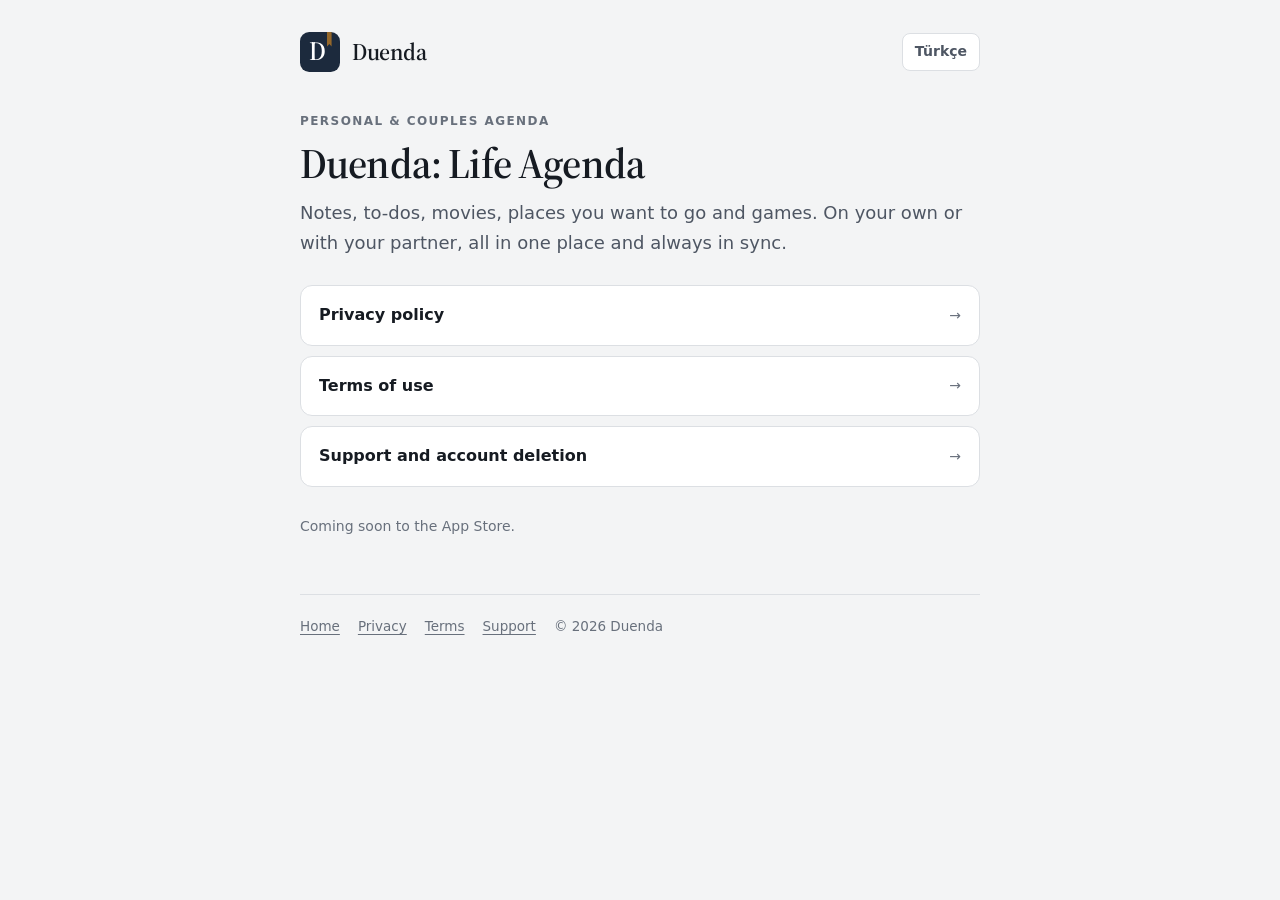
==== index.html @ f6d7b066 "Gizlilik politikası, kullanım şartları ve destek sayfaları (TR + EN) Co-Authored-By: Claude Opus 5.5" ====
<!doctype html>
<html lang="en">
<head>
<meta charset="utf-8">
<meta name="viewport" content="width=device-width, initial-scale=1, viewport-fit=cover">
<title>Duenda: Life Agenda</title>
<meta name="description" content="Personal & couples agenda: notes, to-dos, movies, places and games.">
<link rel="stylesheet" href="style.css">
<link rel="alternate" hreflang="tr" href="tr/">
</head>
<body>
<div class="wrap">
<header class="top">
  <a class="brand" href=""><svg class="logo" viewBox="0 0 100 100" role="img" aria-label="Duenda">
  <defs><clipPath id="t"><rect width="100" height="100" rx="23"/></clipPath></defs>
  <rect width="100" height="100" rx="23" style="fill:var(--primary)"/>
  <polygon clip-path="url(#t)" points="67.5,0 79,0 79,36 73.25,30 67.5,36" style="fill:var(--accent)"/>
  <text x="42.5" y="55" text-anchor="middle" dominant-baseline="middle" font-family="Source Serif, Georgia, serif" font-weight="600" font-size="66" style="fill:var(--on-primary)">D</text>
</svg><span class="name">Duenda</span></a>
  <a class="lang" href="tr/" hreflang="tr">Türkçe</a>
</header>
<main>

<p class="eyebrow">Personal &amp; couples agenda</p>
<h1>Duenda: Life Agenda</h1>
<p class="lede">Notes, to-dos, movies, places you want to go and games. On your own or with your partner, all in one place and always in sync.</p>
<nav class="links">
  <a href="privacy.html">Privacy policy <span>→</span></a>
  <a href="terms.html">Terms of use <span>→</span></a>
  <a href="support.html">Support and account deletion <span>→</span></a>
</nav>
<p class="meta">Coming soon to the App Store.</p>

</main>
<footer>
  <a href="">Home</a>
  <a href="privacy.html">Privacy</a>
  <a href="terms.html">Terms</a>
  <a href="support.html">Support</a>
  <span>© 2026 Duenda</span>
</footer>
</div>
</body>
</html>
---- style.css ----
/* Duenda — yasal ve destek sayfaları. Uygulamanın "Lacivert & Pirinç" kimliği.
   Yazı tipleri sitenin içinde (Google Fonts'a istek gitmez → ziyaretçi IP'si üçüncü tarafa gitmez). */
@font-face { font-family: "Source Serif"; src: url("fonts/SourceSerif4Display-SemiBold.ttf") format("truetype"); font-weight: 600; font-display: swap; }
@font-face { font-family: "Instrument Sans"; src: url("fonts/InstrumentSans-Regular.ttf") format("truetype"); font-weight: 400; font-display: swap; }
@font-face { font-family: "Instrument Sans"; src: url("fonts/InstrumentSans-SemiBold.ttf") format("truetype"); font-weight: 600; font-display: swap; }

:root {
  --bg: #F3F4F5; --surface: #FFFFFF; --border: #DCDFE3;
  --text: #161B22; --text2: #4E5663; --text3: #68707C;
  --primary: #1C2A3D; --on-primary: #FFFFFF; --accent: #94672A;
  --serif: "Source Serif", Georgia, "Times New Roman", serif;
  --sans: "Instrument Sans", -apple-system, "Segoe UI", system-ui, sans-serif;
  color-scheme: light;
}
@media (prefers-color-scheme: dark) {
  :root {
    --bg: #0E1116; --surface: #161A21; --border: #2A303A;
    --text: #E9EBEE; --text2: #A9B0BA; --text3: #8A929E;
    --primary: #DCE3EC; --on-primary: #121820; --accent: #D4A866;
    color-scheme: dark;
  }
}

* { box-sizing: border-box; }
html { -webkit-text-size-adjust: 100%; }
body { margin: 0; background: var(--bg); color: var(--text); font: 16px/1.65 var(--sans); }
a { color: var(--primary); text-underline-offset: 3px; }
a:focus-visible { outline: 2px solid var(--accent); outline-offset: 2px; border-radius: 4px; }

.wrap { max-width: 720px; margin: 0 auto; padding: 32px max(20px, env(safe-area-inset-left)) 64px max(20px, env(safe-area-inset-right)); }

header.top { display: flex; align-items: center; justify-content: space-between; gap: 12px; margin-bottom: 40px; }
.brand { display: flex; align-items: center; gap: 12px; text-decoration: none; color: var(--text); }
.brand .name { font-family: var(--serif); font-weight: 600; font-size: 24px; letter-spacing: -0.02em; }
.lang { font-size: 14px; font-weight: 600; color: var(--text2); text-decoration: none; border: 1px solid var(--border); background: var(--surface); padding: 6px 12px; border-radius: 8px; }

/* Logo: lacivert kare, serif D, pirinç ajanda ayracı (uygulamadaki çizimin aynısı) */
.logo { width: 40px; height: 40px; flex: none; }

.eyebrow { font-size: 12px; font-weight: 600; letter-spacing: .12em; text-transform: uppercase; color: var(--text3); margin: 0 0 8px; }
h1 { font-family: var(--serif); font-weight: 600; font-size: clamp(32px, 6vw, 42px); line-height: 1.1; letter-spacing: -0.02em; margin: 0 0 12px; text-wrap: balance; }
h2 { font-family: var(--serif); font-weight: 600; font-size: 22px; line-height: 1.25; letter-spacing: -0.01em; margin: 40px 0 10px; }
h3 { font-size: 16px; font-weight: 600; margin: 24px 0 6px; }
p, li { color: var(--text2); }
strong { color: var(--text); font-weight: 600; }
ul { padding-left: 20px; }
li { margin: 4px 0; }
.lede { font-size: 18px; color: var(--text2); margin: 0 0 8px; }
.meta { font-size: 14px; color: var(--text3); }

.card { background: var(--surface); border: 1px solid var(--border); border-radius: 12px; padding: 18px 20px; margin: 20px 0; }
.card p:first-child { margin-top: 0; } .card p:last-child { margin-bottom: 0; }
.summary li { margin: 6px 0; }

.table-wrap { overflow-x: auto; border: 1px solid var(--border); border-radius: 12px; background: var(--surface); margin: 16px 0; }
table { width: 100%; border-collapse: collapse; font-size: 14.5px; }
th, td { text-align: left; vertical-align: top; padding: 10px 14px; border-bottom: 1px solid var(--border); color: var(--text2); }
th { color: var(--text); font-weight: 600; font-size: 13px; }
tr:last-child td { border-bottom: 0; }

.links { display: grid; gap: 10px; margin: 28px 0; }
.links a { display: flex; justify-content: space-between; align-items: center; background: var(--surface); border: 1px solid var(--border); border-radius: 12px; padding: 16px 18px; text-decoration: none; color: var(--text); font-weight: 600; }
.links a span { color: var(--text3); font-weight: 400; font-size: 14px; }
.mail { font-weight: 600; user-select: all; }

footer { margin-top: 56px; padding-top: 20px; border-top: 1px solid var(--border); font-size: 13.5px; color: var(--text3); display: flex; flex-wrap: wrap; gap: 8px 18px; }
footer a { color: var(--text3); }
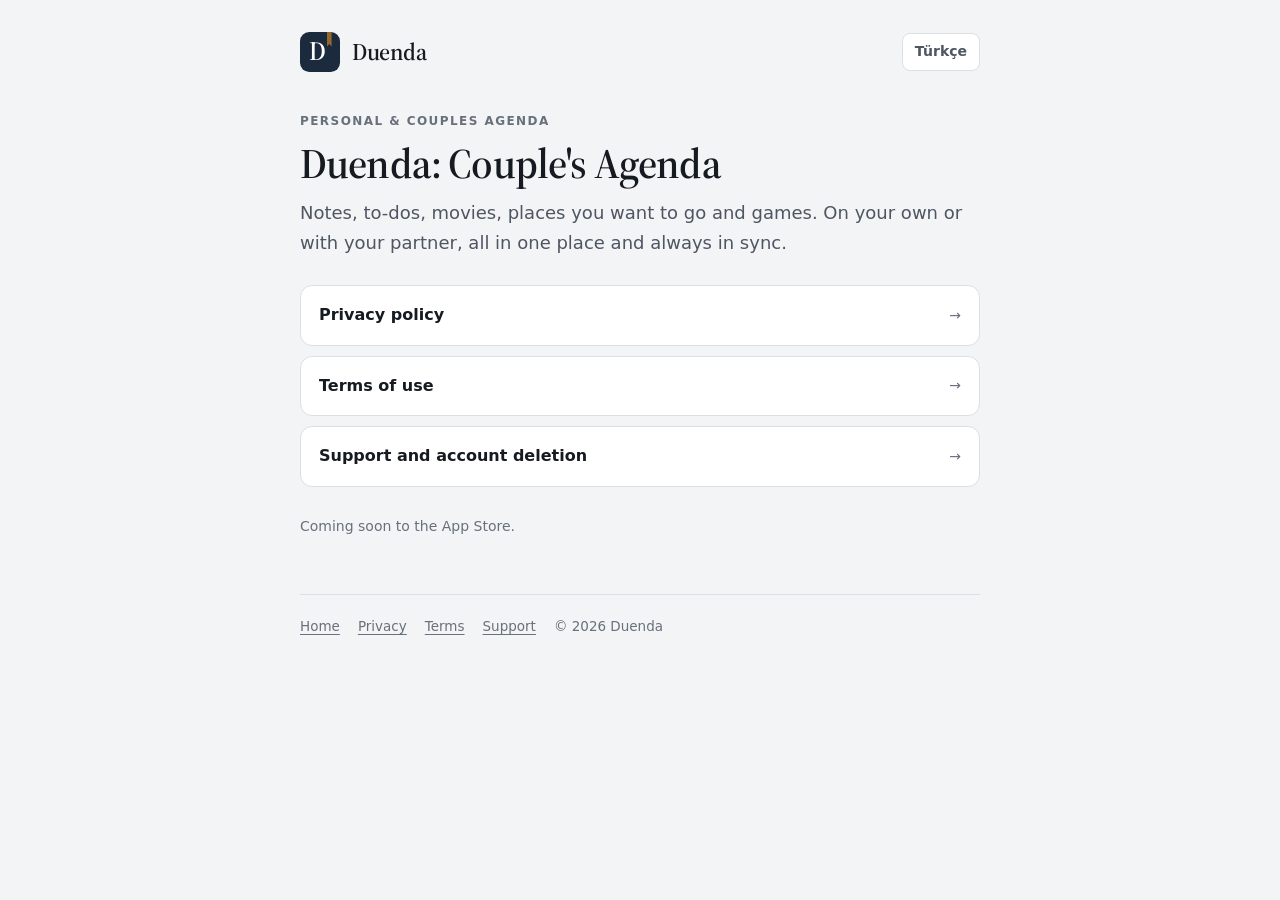
==== commit 7153d072: "Ad: Duenda: Çift Ajandası Co-Authored-By: Claude Opus 5.5 <noreply@anthropic.com>" ====
--- a/index.html
+++ b/index.html
@@ -3,7 +3,7 @@
 <head>
 <meta charset="utf-8">
 <meta name="viewport" content="width=device-width, initial-scale=1, viewport-fit=cover">
-<title>Duenda: Life Agenda</title>
+<title>Duenda: Couple's Agenda</title>
 <meta name="description" content="Personal & couples agenda: notes, to-dos, movies, places and games.">
 <link rel="stylesheet" href="style.css">
 <link rel="alternate" hreflang="tr" href="tr/">
@@ -22,7 +22,7 @@
 <main>
 
 <p class="eyebrow">Personal &amp; couples agenda</p>
-<h1>Duenda: Life Agenda</h1>
+<h1>Duenda: Couple's Agenda</h1>
 <p class="lede">Notes, to-dos, movies, places you want to go and games. On your own or with your partner, all in one place and always in sync.</p>
 <nav class="links">
   <a href="privacy.html">Privacy policy <span>→</span></a>
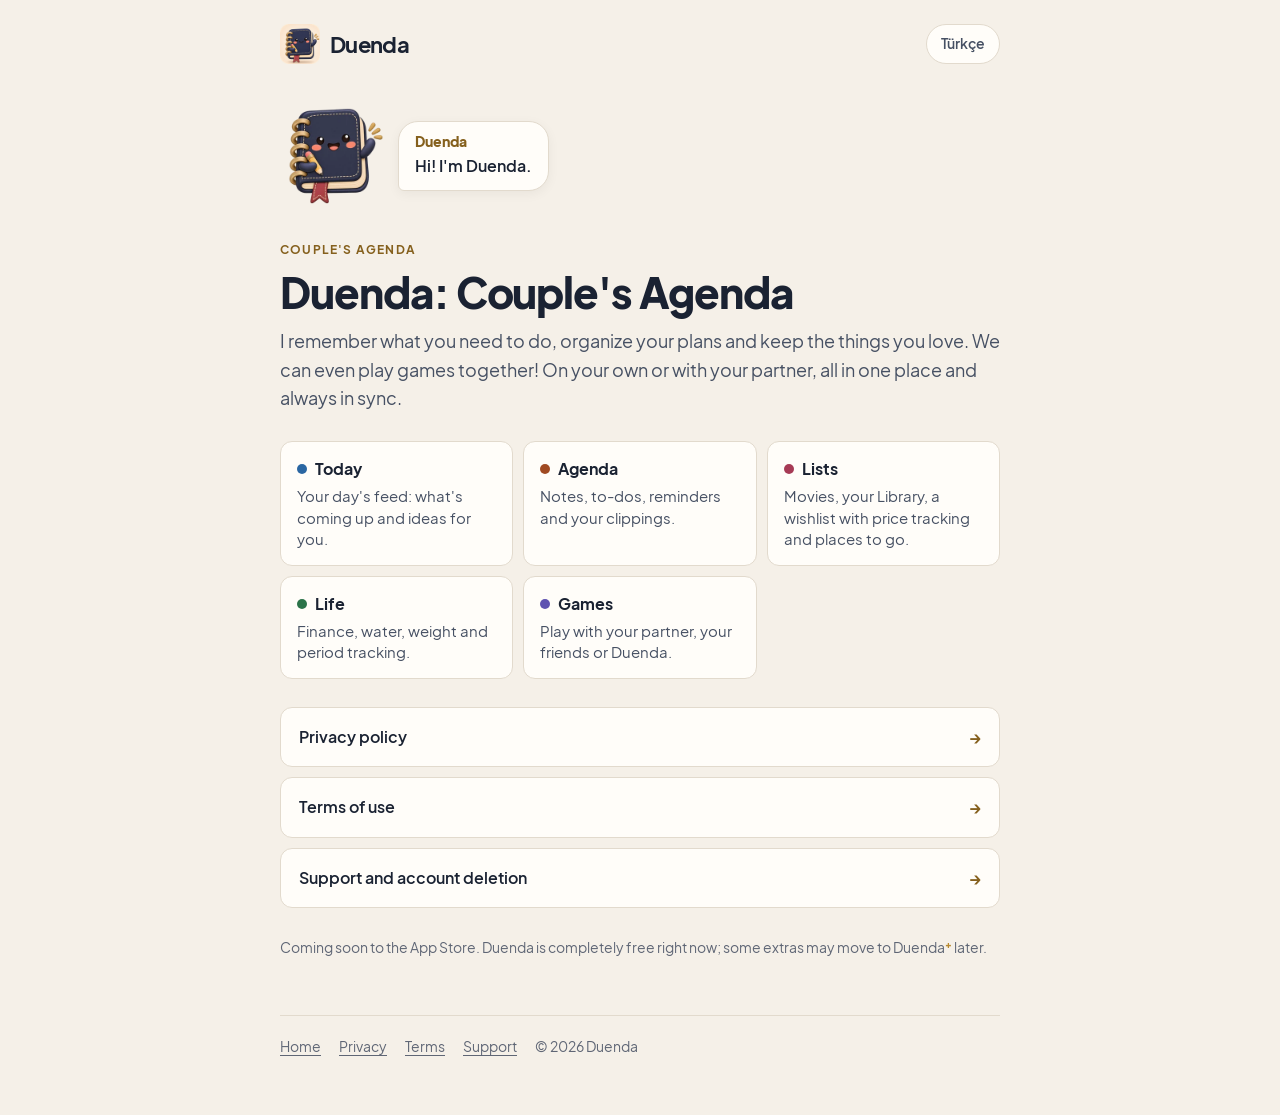
==== commit 3eb29138: "Site uygulamanın bugünkü görünümüne uyduruldu; gizlilik ve koşullar güncel - Tema: Gece Masalı (açık" ====
--- a/index.html
+++ b/index.html
@@ -4,36 +4,50 @@
 <meta charset="utf-8">
 <meta name="viewport" content="width=device-width, initial-scale=1, viewport-fit=cover">
 <title>Duenda: Couple's Agenda</title>
-<meta name="description" content="Personal & couples agenda: notes, to-dos, movies, places and games.">
+<meta name="description" content="Personal &amp; couples agenda: notes, to-dos, reminders, movies, books, wishlist, places and games.">
+<meta name="theme-color" content="#F5F0E8" media="(prefers-color-scheme: light)">
+<meta name="theme-color" content="#0E131D" media="(prefers-color-scheme: dark)">
+<link rel="icon" href="favicon.ico" sizes="any">
+<link rel="icon" type="image/png" href="favicon-32.png">
+<link rel="apple-touch-icon" href="apple-touch-icon.png">
 <link rel="stylesheet" href="style.css">
 <link rel="alternate" hreflang="tr" href="tr/">
 </head>
 <body>
 <div class="wrap">
 <header class="top">
-  <a class="brand" href=""><svg class="logo" viewBox="0 0 100 100" role="img" aria-label="Duenda">
-  <defs><clipPath id="t"><rect width="100" height="100" rx="23"/></clipPath></defs>
-  <rect width="100" height="100" rx="23" style="fill:var(--primary)"/>
-  <polygon clip-path="url(#t)" points="67.5,0 79,0 79,36 73.25,30 67.5,36" style="fill:var(--accent)"/>
-  <text x="42.5" y="55" text-anchor="middle" dominant-baseline="middle" font-family="Source Serif, Georgia, serif" font-weight="600" font-size="66" style="fill:var(--on-primary)">D</text>
-</svg><span class="name">Duenda</span></a>
+  <a class="brand" href="./"><img src="img/icon-96.png" alt="" width="40" height="40"><span class="name">Duenda</span></a>
   <a class="lang" href="tr/" hreflang="tr">Türkçe</a>
 </header>
 <main>
 
-<p class="eyebrow">Personal &amp; couples agenda</p>
+<div class="hello">
+  <img src="img/duenda-talking.webp" alt="Duenda" width="112" height="112">
+  <div class="bubble"><span class="who">Duenda</span><p>Hi! I'm Duenda.</p></div>
+</div>
+
+<p class="eyebrow">Couple's agenda</p>
 <h1>Duenda: Couple's Agenda</h1>
-<p class="lede">Notes, to-dos, movies, places you want to go and games. On your own or with your partner, all in one place and always in sync.</p>
-<nav class="links">
+<p class="lede">I remember what you need to do, organize your plans and keep the things you love. We can even play games together! On your own or with your partner, all in one place and always in sync.</p>
+
+<ul class="features">
+  <li class="h-today"><strong>Today</strong><span>Your day's feed: what's coming up and ideas for you.</span></li>
+  <li class="h-agenda"><strong>Agenda</strong><span>Notes, to-dos, reminders and your clippings.</span></li>
+  <li class="h-lists"><strong>Lists</strong><span>Movies, your Library, a wishlist with price tracking and places to go.</span></li>
+  <li class="h-life"><strong>Life</strong><span>Finance, water, weight and period tracking.</span></li>
+  <li class="h-games"><strong>Games</strong><span>Play with your partner, your friends or Duenda.</span></li>
+</ul>
+
+<nav class="links" aria-label="Pages">
   <a href="privacy.html">Privacy policy <span>→</span></a>
   <a href="terms.html">Terms of use <span>→</span></a>
   <a href="support.html">Support and account deletion <span>→</span></a>
 </nav>
-<p class="meta">Coming soon to the App Store.</p>
+<p class="meta">Coming soon to the App Store. Duenda is completely free right now; some extras may move to <span class="plus-name">Duenda<sup>+</sup></span> later.</p>
 
 </main>
 <footer>
-  <a href="">Home</a>
+  <a href="./">Home</a>
   <a href="privacy.html">Privacy</a>
   <a href="terms.html">Terms</a>
   <a href="support.html">Support</a>
--- a/style.css
+++ b/style.css
@@ -1,67 +1,124 @@
-/* Duenda — yasal ve destek sayfaları. Uygulamanın "Lacivert & Pirinç" kimliği.
-   Yazı tipleri sitenin içinde (Google Fonts'a istek gitmez → ziyaretçi IP'si üçüncü tarafa gitmez). */
-@font-face { font-family: "Source Serif"; src: url("fonts/SourceSerif4Display-SemiBold.ttf") format("truetype"); font-weight: 600; font-display: swap; }
-@font-face { font-family: "Instrument Sans"; src: url("fonts/InstrumentSans-Regular.ttf") format("truetype"); font-weight: 400; font-display: swap; }
-@font-face { font-family: "Instrument Sans"; src: url("fonts/InstrumentSans-SemiBold.ttf") format("truetype"); font-weight: 600; font-display: swap; }
+/* Duenda — tanıtım, yasal ve destek sayfaları.
+   Uygulamanın varsayılan teması "Gece Masalı": açıkta krem zemin + lacivert, koyuda lacivert gece + altın
+   (renkler app/lib/app/theme.dart → LmColors.midnightLight / midnightDark ile aynı).
+   Tek yazı tipi Plus Jakarta Sans (uygulamadaki gibi; OFL). Dosyalar sitenin içinde: Google Fonts'a istek gitmez,
+   ziyaretçinin IP adresi üçüncü tarafa gitmez. Latin + Türkçe karakterlerle alt kümelenmiş WOFF. */
+@font-face { font-family: "Plus Jakarta Sans"; src: url("fonts/PlusJakartaSans-Regular.woff") format("woff"); font-weight: 400; font-display: swap; }
+@font-face { font-family: "Plus Jakarta Sans"; src: url("fonts/PlusJakartaSans-SemiBold.woff") format("woff"); font-weight: 600; font-display: swap; }
+@font-face { font-family: "Plus Jakarta Sans"; src: url("fonts/PlusJakartaSans-Bold.woff") format("woff"); font-weight: 700; font-display: swap; }
+@font-face { font-family: "Plus Jakarta Sans"; src: url("fonts/PlusJakartaSans-ExtraBold.woff") format("woff"); font-weight: 800; font-display: swap; }
 
+/* Gece Masalı · açık */
 :root {
-  --bg: #F3F4F5; --surface: #FFFFFF; --border: #DCDFE3;
-  --text: #161B22; --text2: #4E5663; --text3: #68707C;
-  --primary: #1C2A3D; --on-primary: #FFFFFF; --accent: #94672A;
-  --serif: "Source Serif", Georgia, "Times New Roman", serif;
-  --sans: "Instrument Sans", -apple-system, "Segoe UI", system-ui, sans-serif;
+  --bg: #F5F0E8; --surface: #FFFDF9; --sunken: #ECE6DC; --border: #E2DACD;
+  --text: #1A2232; --text2: #465063; --text3: #5F6675;
+  --primary: #253247; --on-primary: #FFFDF9;
+  --accent: #85601D; --accent-soft: #D8B575; --plus: #B8892F;
+  --font: "Plus Jakarta Sans", -apple-system, "Segoe UI", system-ui, sans-serif;
   color-scheme: light;
 }
+/* Gece Masalı · koyu */
 @media (prefers-color-scheme: dark) {
   :root {
-    --bg: #0E1116; --surface: #161A21; --border: #2A303A;
-    --text: #E9EBEE; --text2: #A9B0BA; --text3: #8A929E;
-    --primary: #DCE3EC; --on-primary: #121820; --accent: #D4A866;
+    --bg: #0E131D; --surface: #161D2A; --sunken: #1E2737; --border: #2A3447;
+    --text: #F3ECE2; --text2: #BDB8B0; --text3: #9C9891;
+    --primary: #D8B575; --on-primary: #1A2232;
+    --accent: #E4C58C; --accent-soft: #D8B575; --plus: #E4C58C;
     color-scheme: dark;
   }
 }
 
 * { box-sizing: border-box; }
-html { -webkit-text-size-adjust: 100%; }
-body { margin: 0; background: var(--bg); color: var(--text); font: 16px/1.65 var(--sans); }
-a { color: var(--primary); text-underline-offset: 3px; }
-a:focus-visible { outline: 2px solid var(--accent); outline-offset: 2px; border-radius: 4px; }
+html { -webkit-text-size-adjust: 100%; text-size-adjust: 100%; }
+body { margin: 0; background: var(--bg); color: var(--text); font: 16px/1.65 var(--font); overflow-wrap: break-word; }
+img { max-width: 100%; }
+a { color: var(--primary); text-decoration-thickness: 1px; text-underline-offset: 3px; }
+a:hover { text-decoration-thickness: 2px; }
+a:focus-visible, button:focus-visible { outline: 2px solid var(--accent); outline-offset: 2px; border-radius: 6px; }
 
-.wrap { max-width: 720px; margin: 0 auto; padding: 32px max(20px, env(safe-area-inset-left)) 64px max(20px, env(safe-area-inset-right)); }
+/* ~70 karakter satır: 16 px metinde 720 px. Telefonda 16 px kenar boşluğu. */
+.wrap { max-width: 752px; margin: 0 auto; padding: 24px max(16px, env(safe-area-inset-right)) 56px max(16px, env(safe-area-inset-left)); }
 
-header.top { display: flex; align-items: center; justify-content: space-between; gap: 12px; margin-bottom: 40px; }
-.brand { display: flex; align-items: center; gap: 12px; text-decoration: none; color: var(--text); }
-.brand .name { font-family: var(--serif); font-weight: 600; font-size: 24px; letter-spacing: -0.02em; }
-.lang { font-size: 14px; font-weight: 600; color: var(--text2); text-decoration: none; border: 1px solid var(--border); background: var(--surface); padding: 6px 12px; border-radius: 8px; }
+header.top { display: flex; align-items: center; justify-content: space-between; gap: 12px; margin-bottom: 36px; }
+.brand { display: inline-flex; align-items: center; gap: 10px; text-decoration: none; color: var(--text); }
+.brand img { width: 40px; height: 40px; flex: none; display: block; }
+.brand .name { font-weight: 700; font-size: 22px; letter-spacing: -0.03em; line-height: 1; }
+.lang { font-size: 14px; font-weight: 600; color: var(--text2); text-decoration: none; border: 1px solid var(--border); background: var(--surface); padding: 7px 14px; border-radius: 999px; white-space: nowrap; }
+.lang:hover { color: var(--text); }
 
-/* Logo: lacivert kare, serif D, pirinç ajanda ayracı (uygulamadaki çizimin aynısı) */
-.logo { width: 40px; height: 40px; flex: none; }
+/* Duenda+: artı işareti hafif yukarıda (uygulamadaki gibi). */
+.plus-name { white-space: nowrap; }
+.plus-name sup { font-size: .72em; font-weight: 800; color: var(--plus); line-height: 0; vertical-align: .55em; margin-left: .04em; }
 
-.eyebrow { font-size: 12px; font-weight: 600; letter-spacing: .12em; text-transform: uppercase; color: var(--text3); margin: 0 0 8px; }
-h1 { font-family: var(--serif); font-weight: 600; font-size: clamp(32px, 6vw, 42px); line-height: 1.1; letter-spacing: -0.02em; margin: 0 0 12px; text-wrap: balance; }
-h2 { font-family: var(--serif); font-weight: 600; font-size: 22px; line-height: 1.25; letter-spacing: -0.01em; margin: 40px 0 10px; }
-h3 { font-size: 16px; font-weight: 600; margin: 24px 0 6px; }
+.eyebrow { font-size: 12px; font-weight: 700; letter-spacing: .1em; text-transform: uppercase; color: var(--accent); margin: 0 0 8px; }
+h1 { font-weight: 800; font-size: clamp(30px, 6.4vw, 42px); line-height: 1.12; letter-spacing: -0.025em; margin: 0 0 12px; text-wrap: balance; }
+h2 { font-weight: 700; font-size: 21px; line-height: 1.3; letter-spacing: -0.015em; margin: 44px 0 10px; text-wrap: balance; }
+h3 { font-size: 16px; font-weight: 700; margin: 24px 0 6px; letter-spacing: -0.005em; }
 p, li { color: var(--text2); }
 strong { color: var(--text); font-weight: 600; }
-ul { padding-left: 20px; }
-li { margin: 4px 0; }
-.lede { font-size: 18px; color: var(--text2); margin: 0 0 8px; }
+ul, ol { padding-left: 22px; }
+li { margin: 5px 0; }
+li::marker { color: var(--text3); }
+.lede { font-size: 18px; line-height: 1.6; color: var(--text2); margin: 0 0 8px; }
 .meta { font-size: 14px; color: var(--text3); }
+.updated { display: inline-block; font-size: 13px; font-weight: 600; color: var(--text2); background: var(--sunken); border-radius: 999px; padding: 4px 12px; margin: 6px 0 0; }
 
 .card { background: var(--surface); border: 1px solid var(--border); border-radius: 12px; padding: 18px 20px; margin: 20px 0; }
 .card p:first-child { margin-top: 0; } .card p:last-child { margin-bottom: 0; }
+.summary { border-left: 3px solid var(--accent-soft); }
+.summary ul { margin: 0; }
 .summary li { margin: 6px 0; }
 
-.table-wrap { overflow-x: auto; border: 1px solid var(--border); border-radius: 12px; background: var(--surface); margin: 16px 0; }
-table { width: 100%; border-collapse: collapse; font-size: 14.5px; }
-th, td { text-align: left; vertical-align: top; padding: 10px 14px; border-bottom: 1px solid var(--border); color: var(--text2); }
-th { color: var(--text); font-weight: 600; font-size: 13px; }
+/* Uzun tablolar: telefonda yatay kaymasın diye satırlar karta dönüşür. */
+.table-wrap { border: 1px solid var(--border); border-radius: 12px; background: var(--surface); margin: 16px 0; overflow: hidden; }
+table { width: 100%; border-collapse: collapse; font-size: 15px; line-height: 1.6; }
+th, td { text-align: left; vertical-align: top; padding: 12px 16px; border-bottom: 1px solid var(--border); color: var(--text2); }
+th { color: var(--text3); font-weight: 700; font-size: 12px; letter-spacing: .06em; text-transform: uppercase; background: var(--sunken); }
+td:first-child { width: 42%; }
 tr:last-child td { border-bottom: 0; }
+.providers td:first-child { width: 26%; color: var(--text); font-weight: 600; }
+.providers td:last-child { width: 22%; }
+@media (max-width: 600px) {
+  table, thead, tbody, tr, th, td { display: block; width: auto !important; }
+  thead { position: absolute; width: 1px; height: 1px; overflow: hidden; clip: rect(0 0 0 0); }
+  tr { padding: 14px 16px; border-bottom: 1px solid var(--border); }
+  tr:last-child { border-bottom: 0; }
+  td { padding: 0; border: 0; }
+  td + td { margin-top: 6px; }
+  td[data-label]::before { content: attr(data-label); display: block; font-size: 11.5px; font-weight: 700; letter-spacing: .06em; text-transform: uppercase; color: var(--text3); margin-bottom: 1px; }
+}
+
+/* Duenda konuşuyor: uygulamadaki giriş ekranı gibi solda karakter, sağda balon. */
+.hello { display: flex; align-items: center; gap: 6px; margin: 0 0 28px; }
+.hello img { width: 112px; height: 112px; flex: none; }
+.bubble { position: relative; background: var(--surface); border: 1px solid var(--border); border-radius: 20px 20px 20px 6px; padding: 12px 16px 13px; box-shadow: 0 3px 12px rgba(0, 0, 0, .05); }
+.bubble .who { display: block; font-size: 13.5px; font-weight: 800; color: var(--accent); line-height: 1.2; margin-bottom: 3px; }
+.bubble p { margin: 0; color: var(--text); font-weight: 600; font-size: 16px; line-height: 1.45; }
+@media (max-width: 420px) { .hello img { width: 92px; height: 92px; } .bubble p { font-size: 15px; } }
+
+/* Bölümler (Bugün / Ajanda / Listeler / Yaşam / Oyunlar): bölüm renkleri uygulamadaki LmHue. */
+.features { display: grid; grid-template-columns: repeat(auto-fit, minmax(220px, 1fr)); gap: 10px; margin: 28px 0 8px; padding: 0; list-style: none; }
+.features li { margin: 0; background: var(--surface); border: 1px solid var(--border); border-radius: 12px; padding: 14px 16px; }
+.features strong { display: flex; align-items: center; gap: 8px; font-size: 15.5px; font-weight: 700; }
+.features strong::before { content: ""; width: 10px; height: 10px; border-radius: 50%; background: var(--dot, var(--accent-soft)); flex: none; }
+.features span { display: block; font-size: 14.5px; line-height: 1.5; color: var(--text2); margin-top: 4px; }
+.h-agenda { --dot: #A04A22; } .h-lists { --dot: #A63A55; } .h-life { --dot: #2B7349; } .h-games { --dot: #5E52B0; } .h-today { --dot: #2A66A2; }
+@media (prefers-color-scheme: dark) {
+  .h-agenda { --dot: #EE9A70; } .h-lists { --dot: #EE92A7; } .h-life { --dot: #74C99A; } .h-games { --dot: #AEA3F2; } .h-today { --dot: #86B6E8; }
+}
 
 .links { display: grid; gap: 10px; margin: 28px 0; }
-.links a { display: flex; justify-content: space-between; align-items: center; background: var(--surface); border: 1px solid var(--border); border-radius: 12px; padding: 16px 18px; text-decoration: none; color: var(--text); font-weight: 600; }
-.links a span { color: var(--text3); font-weight: 400; font-size: 14px; }
-.mail { font-weight: 600; user-select: all; }
+.links a { display: flex; justify-content: space-between; align-items: center; gap: 12px; background: var(--surface); border: 1px solid var(--border); border-radius: 12px; padding: 16px 18px; text-decoration: none; color: var(--text); font-weight: 600; }
+.links a:hover { border-color: var(--accent-soft); }
+.links a span { color: var(--accent); font-weight: 700; }
+.mail { font-weight: 600; }
+
+/* Düğmeler: uygulamadaki gibi aynı yükseklik, ana renk dolu, ikincil çizgili. */
+.row { display: flex; flex-wrap: wrap; gap: 10px; margin: 18px 0; }
+.btn { display: inline-flex; align-items: center; justify-content: center; min-height: 50px; padding: 0 20px; border-radius: 12px; border: 1px solid var(--border); background: var(--surface); color: var(--text); font: 600 15px/1.2 var(--font); text-decoration: none; cursor: pointer; }
+.btn.primary { background: var(--primary); color: var(--on-primary); border-color: var(--primary); }
+.btn[disabled], .btn:not([href]):not(button) { opacity: .5; cursor: default; }
 
 footer { margin-top: 56px; padding-top: 20px; border-top: 1px solid var(--border); font-size: 13.5px; color: var(--text3); display: flex; flex-wrap: wrap; gap: 8px 18px; }
 footer a { color: var(--text3); }
+footer a:hover { color: var(--text); }
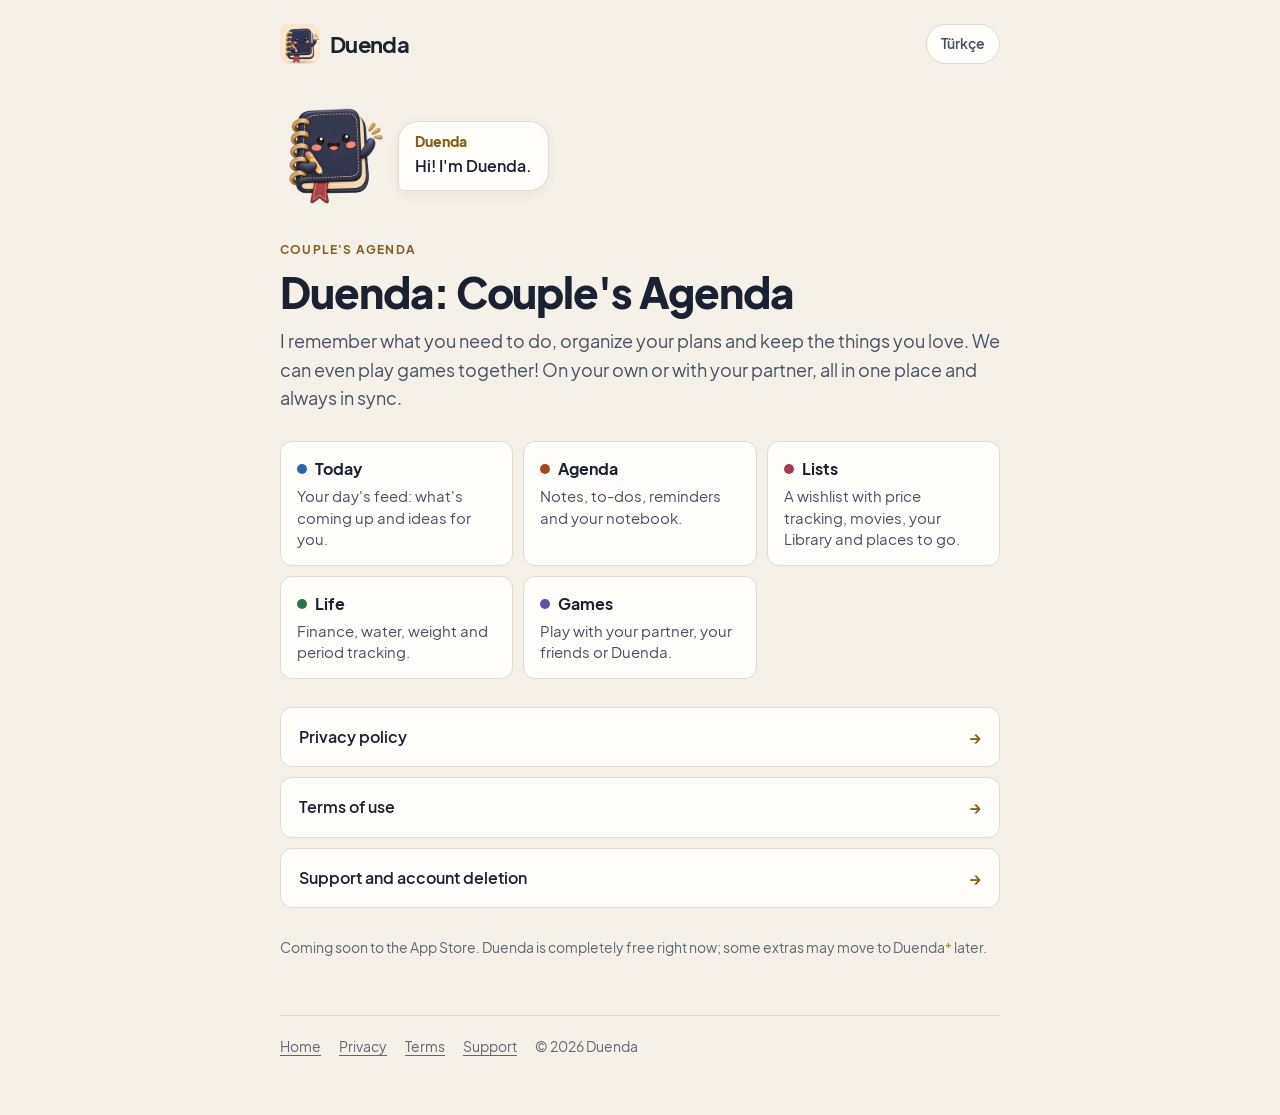
==== commit 33339981: "Kilitli not ve not sırası; Defter ve gelir-gider adları; Yaşam verileri - Gizlilik 3. bölüm (TR/EN):" ====
--- a/index.html
+++ b/index.html
@@ -32,8 +32,8 @@
 
 <ul class="features">
   <li class="h-today"><strong>Today</strong><span>Your day's feed: what's coming up and ideas for you.</span></li>
-  <li class="h-agenda"><strong>Agenda</strong><span>Notes, to-dos, reminders and your clippings.</span></li>
-  <li class="h-lists"><strong>Lists</strong><span>Movies, your Library, a wishlist with price tracking and places to go.</span></li>
+  <li class="h-agenda"><strong>Agenda</strong><span>Notes, to-dos, reminders and your notebook.</span></li>
+  <li class="h-lists"><strong>Lists</strong><span>A wishlist with price tracking, movies, your Library and places to go.</span></li>
   <li class="h-life"><strong>Life</strong><span>Finance, water, weight and period tracking.</span></li>
   <li class="h-games"><strong>Games</strong><span>Play with your partner, your friends or Duenda.</span></li>
 </ul>
